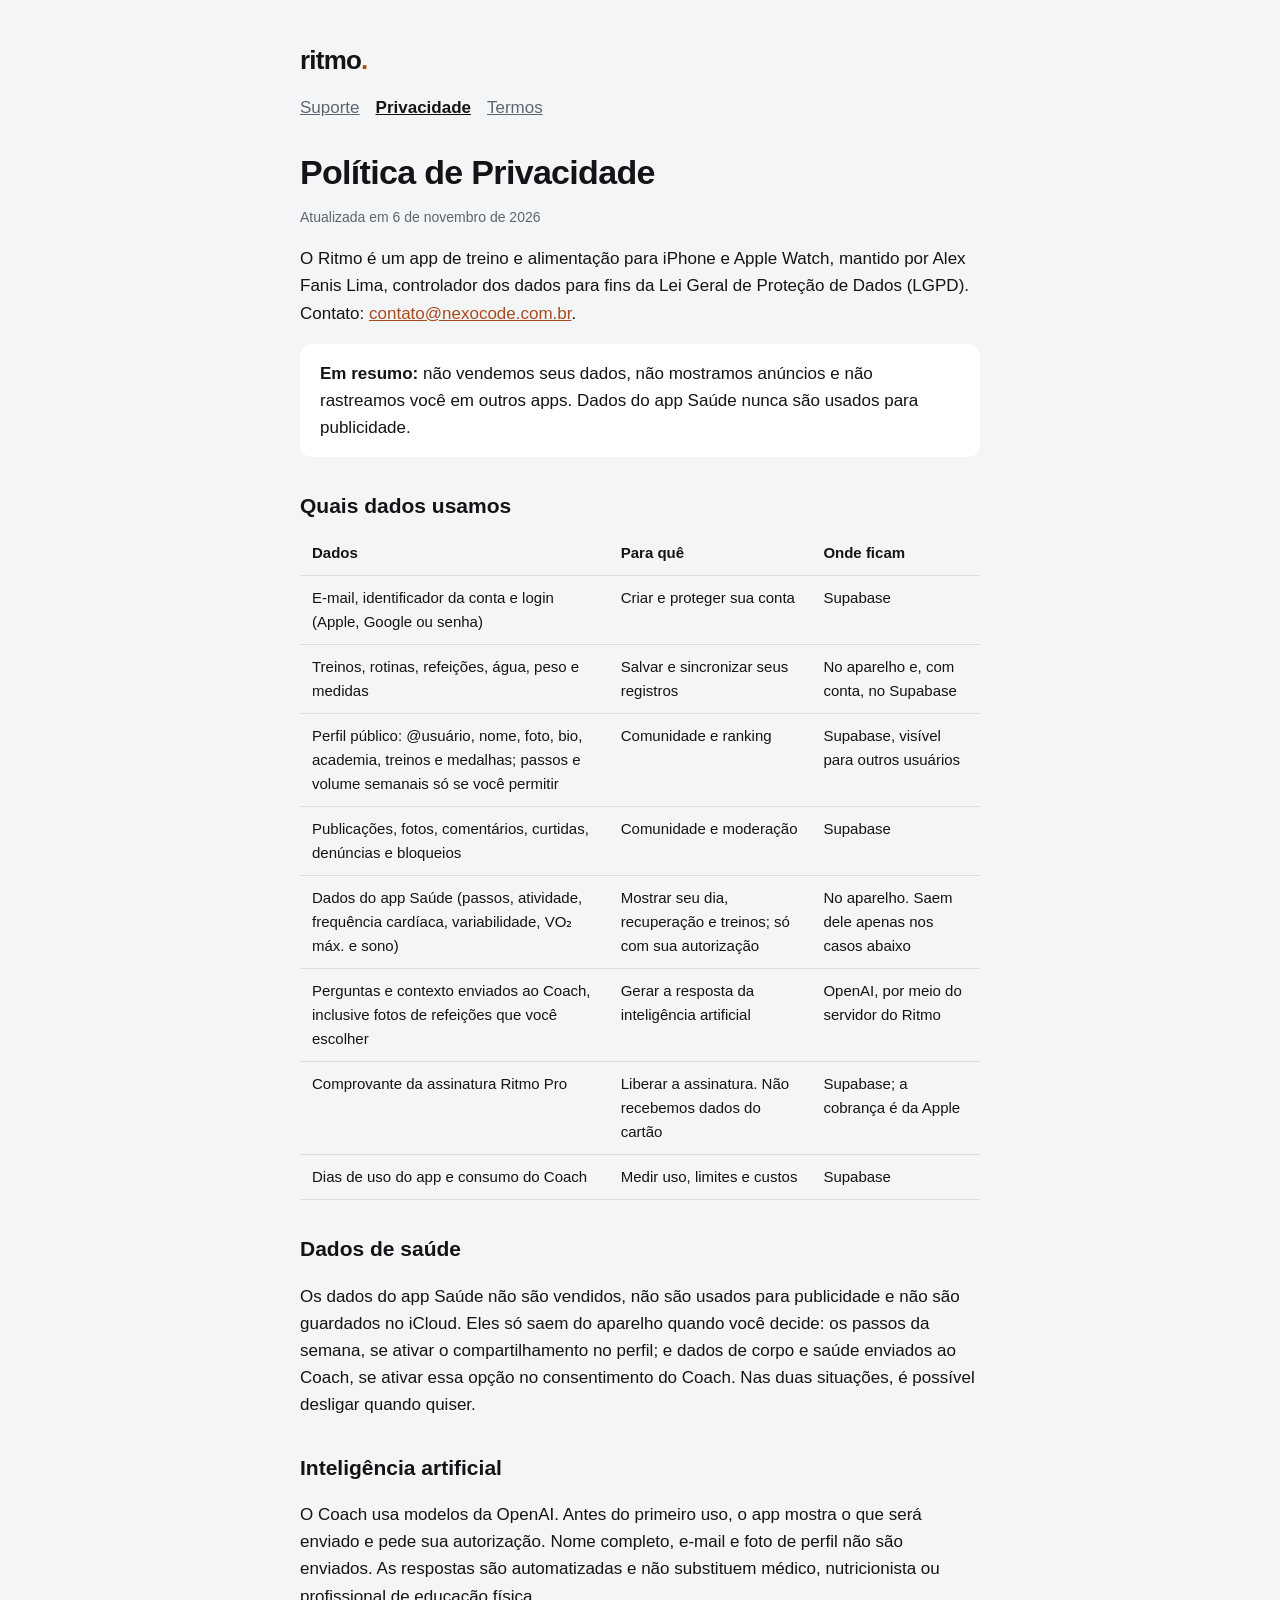
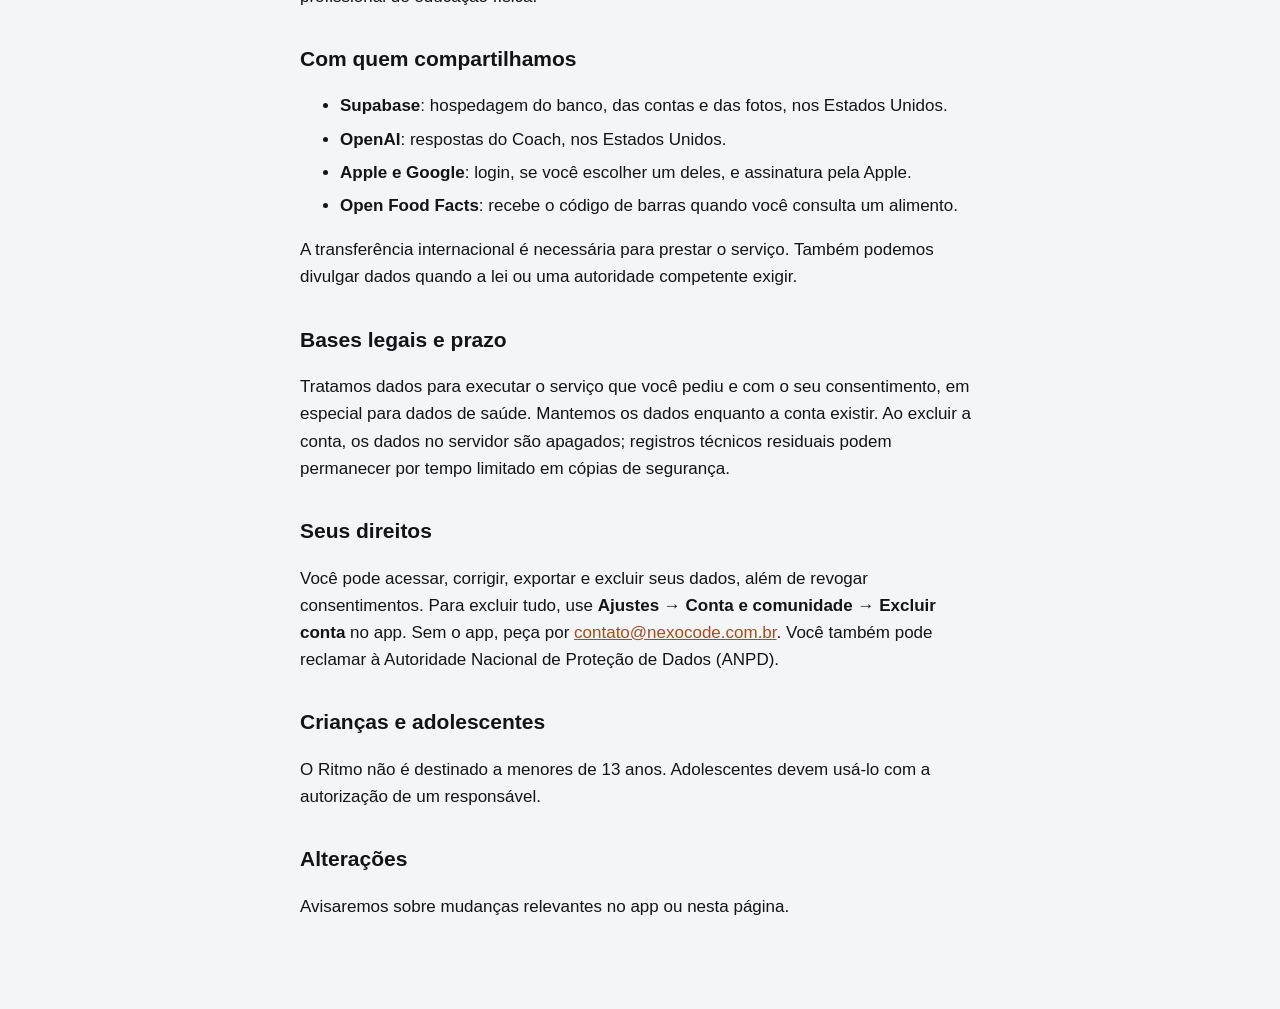
==== privacidade.html @ b7d5594a "Publicar páginas de privacidade, termos e suporte do Ritmo Co-Authored-By: Claude Opus 5.5 <noreply@" ====
<!doctype html><html lang="pt-BR"><head><meta charset="utf-8"><meta name="viewport" content="width=device-width,initial-scale=1"><title>Política de Privacidade · Ritmo</title><link rel="stylesheet" href="styles.css"></head><body><main><a class="brand" href="suporte">ritmo<span>.</span></a><nav><a href="suporte">Suporte</a><a href="privacidade" aria-current=page>Privacidade</a><a href="termos">Termos</a></nav><h1>Política de Privacidade</h1><p class="date">Atualizada em 6 de novembro de 2026</p>
<p>O Ritmo é um app de treino e alimentação para iPhone e Apple Watch, mantido por Alex Fanis Lima, controlador dos dados para fins da Lei Geral de Proteção de Dados (LGPD). Contato: <a href="mailto:contato@nexocode.com.br">contato@nexocode.com.br</a>.</p>
<div class="card"><strong>Em resumo:</strong> não vendemos seus dados, não mostramos anúncios e não rastreamos você em outros apps. Dados do app Saúde nunca são usados para publicidade.</div>
<h2>Quais dados usamos</h2><table><tr><th>Dados</th><th>Para quê</th><th>Onde ficam</th></tr>
<tr><td>E-mail, identificador da conta e login (Apple, Google ou senha)</td><td>Criar e proteger sua conta</td><td>Supabase</td></tr>
<tr><td>Treinos, rotinas, refeições, água, peso e medidas</td><td>Salvar e sincronizar seus registros</td><td>No aparelho e, com conta, no Supabase</td></tr>
<tr><td>Perfil público: @usuário, nome, foto, bio, academia, treinos e medalhas; passos e volume semanais só se você permitir</td><td>Comunidade e ranking</td><td>Supabase, visível para outros usuários</td></tr>
<tr><td>Publicações, fotos, comentários, curtidas, denúncias e bloqueios</td><td>Comunidade e moderação</td><td>Supabase</td></tr>
<tr><td>Dados do app Saúde (passos, atividade, frequência cardíaca, variabilidade, VO₂ máx. e sono)</td><td>Mostrar seu dia, recuperação e treinos; só com sua autorização</td><td>No aparelho. Saem dele apenas nos casos abaixo</td></tr>
<tr><td>Perguntas e contexto enviados ao Coach, inclusive fotos de refeições que você escolher</td><td>Gerar a resposta da inteligência artificial</td><td>OpenAI, por meio do servidor do Ritmo</td></tr>
<tr><td>Comprovante da assinatura Ritmo Pro</td><td>Liberar a assinatura. Não recebemos dados do cartão</td><td>Supabase; a cobrança é da Apple</td></tr>
<tr><td>Dias de uso do app e consumo do Coach</td><td>Medir uso, limites e custos</td><td>Supabase</td></tr></table>
<h2>Dados de saúde</h2><p>Os dados do app Saúde não são vendidos, não são usados para publicidade e não são guardados no iCloud. Eles só saem do aparelho quando você decide: os passos da semana, se ativar o compartilhamento no perfil; e dados de corpo e saúde enviados ao Coach, se ativar essa opção no consentimento do Coach. Nas duas situações, é possível desligar quando quiser.</p>
<h2>Inteligência artificial</h2><p>O Coach usa modelos da OpenAI. Antes do primeiro uso, o app mostra o que será enviado e pede sua autorização. Nome completo, e-mail e foto de perfil não são enviados. As respostas são automatizadas e não substituem médico, nutricionista ou profissional de educação física.</p>
<h2>Com quem compartilhamos</h2><ul><li><strong>Supabase</strong>: hospedagem do banco, das contas e das fotos, nos Estados Unidos.</li><li><strong>OpenAI</strong>: respostas do Coach, nos Estados Unidos.</li><li><strong>Apple e Google</strong>: login, se você escolher um deles, e assinatura pela Apple.</li><li><strong>Open Food Facts</strong>: recebe o código de barras quando você consulta um alimento.</li></ul><p>A transferência internacional é necessária para prestar o serviço. Também podemos divulgar dados quando a lei ou uma autoridade competente exigir.</p>
<h2>Bases legais e prazo</h2><p>Tratamos dados para executar o serviço que você pediu e com o seu consentimento, em especial para dados de saúde. Mantemos os dados enquanto a conta existir. Ao excluir a conta, os dados no servidor são apagados; registros técnicos residuais podem permanecer por tempo limitado em cópias de segurança.</p>
<h2>Seus direitos</h2><p>Você pode acessar, corrigir, exportar e excluir seus dados, além de revogar consentimentos. Para excluir tudo, use <strong>Ajustes → Conta e comunidade → Excluir conta</strong> no app. Sem o app, peça por <a href="mailto:contato@nexocode.com.br">contato@nexocode.com.br</a>. Você também pode reclamar à Autoridade Nacional de Proteção de Dados (ANPD).</p>
<h2>Crianças e adolescentes</h2><p>O Ritmo não é destinado a menores de 13 anos. Adolescentes devem usá-lo com a autorização de um responsável.</p>
<h2>Alterações</h2><p>Avisaremos sobre mudanças relevantes no app ou nesta página.</p></main></body></html>
---- styles.css ----
:root{--bg:#101214;--surface:#1b1f23;--text:#f1f2f3;--muted:#a7afb9;--brand:#ff9466;--line:#343b43;color-scheme:dark light}
@media (prefers-color-scheme:light){:root:not([data-theme="dark"]){--bg:#f4f5f6;--surface:#fff;--text:#121417;--muted:#5d6570;--brand:#a94a1c;--line:#d9dde1}}
*{box-sizing:border-box}html{-webkit-text-size-adjust:100%}
body{margin:0;background:var(--bg);color:var(--text);font:17px/1.6 -apple-system,BlinkMacSystemFont,"Segoe UI",Roboto,sans-serif}
main{max-width:720px;margin:0 auto;padding:40px 20px 72px}
.brand{font-weight:800;font-size:26px;letter-spacing:-.03em;color:var(--text);text-decoration:none}.brand span{color:var(--brand)}
nav{display:flex;flex-wrap:wrap;gap:16px;margin:12px 0 32px}nav a{color:var(--muted)}nav a[aria-current]{color:var(--text);font-weight:600}
h1{font-size:34px;line-height:1.15;margin:0 0 8px;letter-spacing:-.02em}h2{font-size:21px;margin:32px 0 8px}
.date{color:var(--muted);font-size:14px}a{color:var(--brand)}li{margin:6px 0}
table{width:100%;border-collapse:collapse;font-size:15px;display:block;overflow-x:auto}td,th{padding:10px 12px;border-bottom:1px solid var(--line);text-align:left;vertical-align:top}
.card{background:var(--surface);border-radius:12px;padding:16px 20px;margin:16px 0}
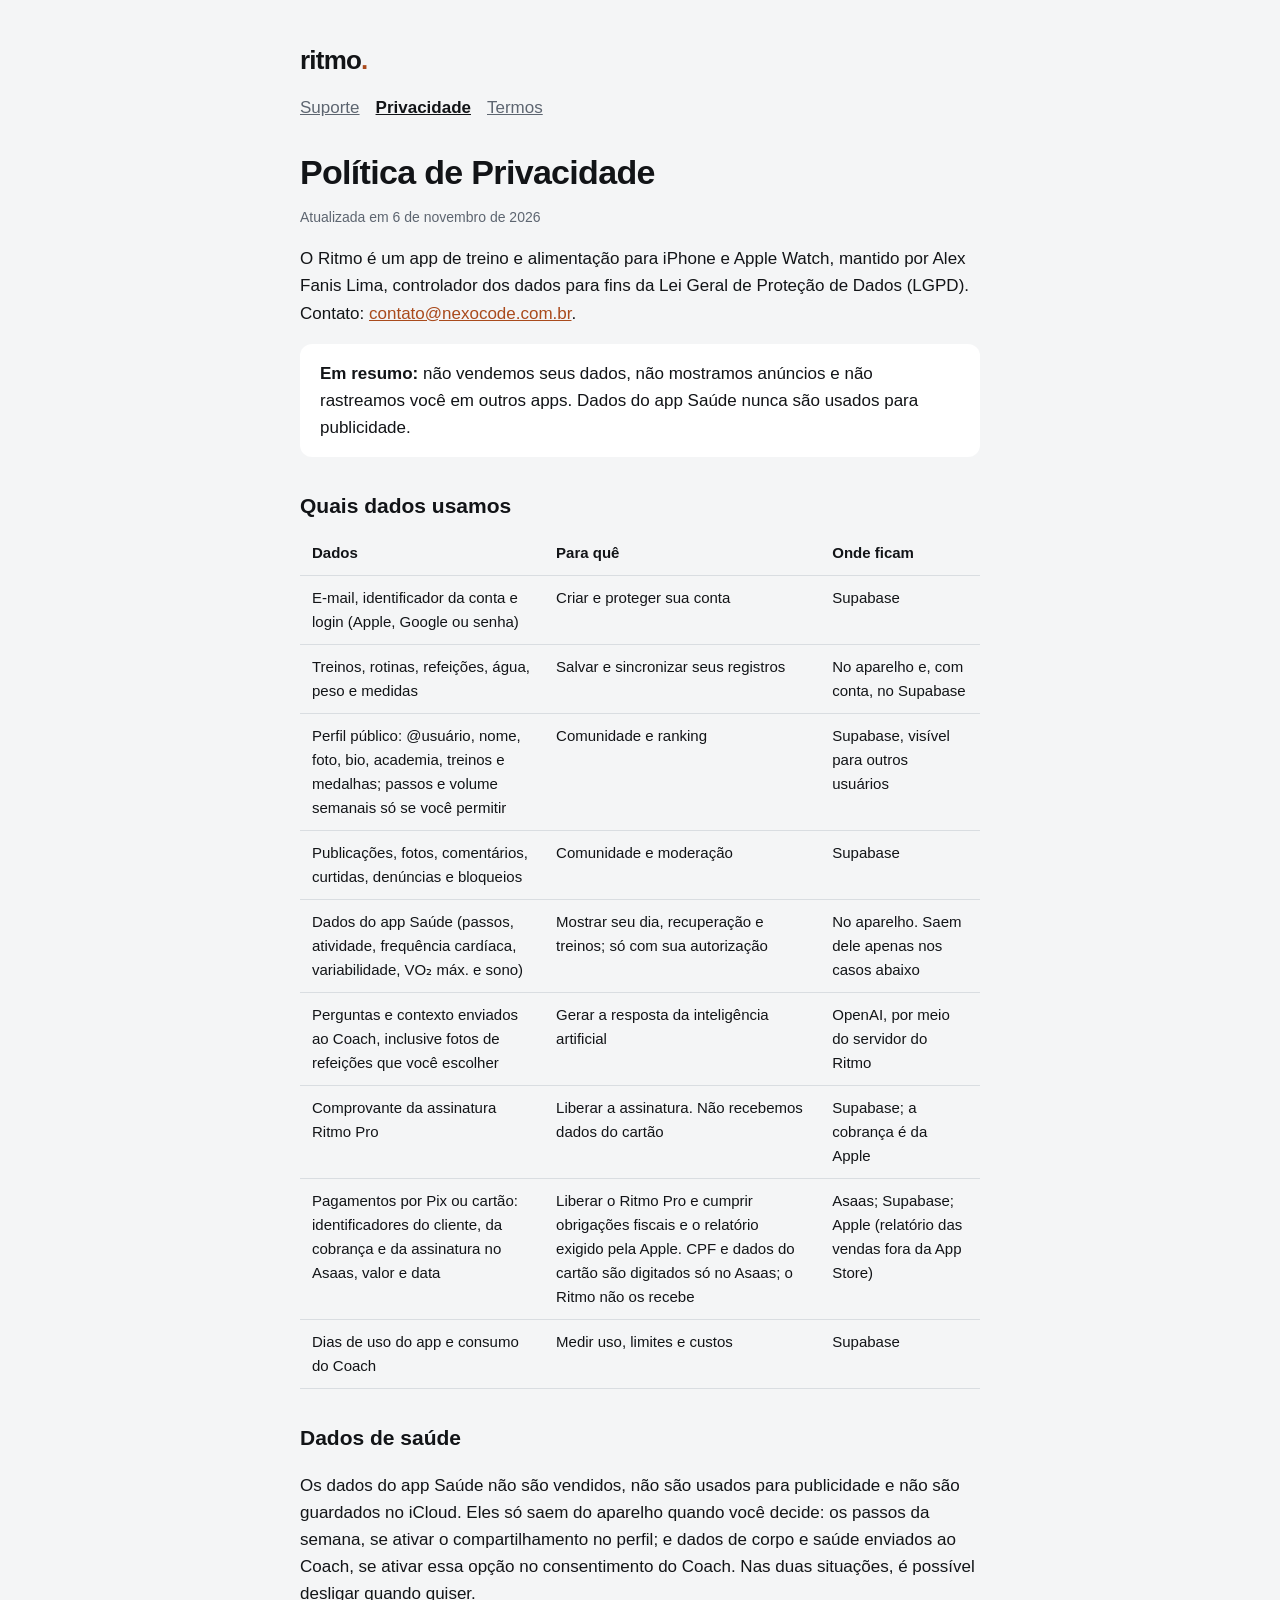
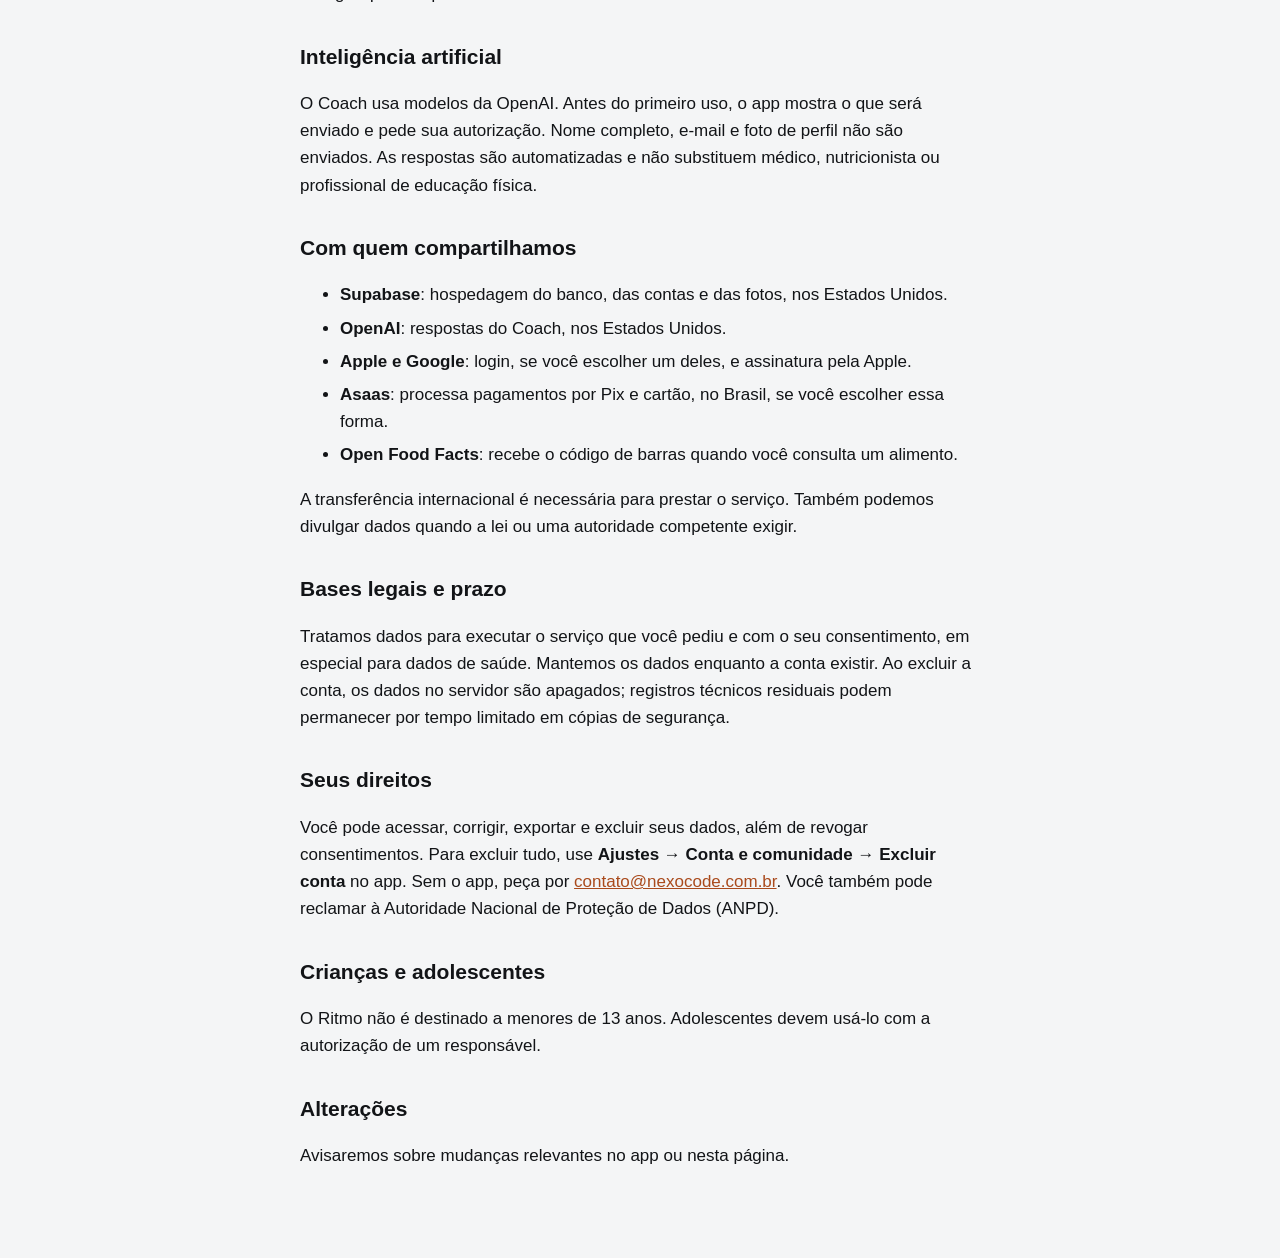
==== commit 66e22340: "Adicionar pagamento por Pix ou cartão (Asaas) aos termos e à privacidade Co-Authored-By: Claude Opus" ====
--- a/privacidade.html
+++ b/privacidade.html
@@ -8,11 +8,11 @@
 <tr><td>Publicações, fotos, comentários, curtidas, denúncias e bloqueios</td><td>Comunidade e moderação</td><td>Supabase</td></tr>
 <tr><td>Dados do app Saúde (passos, atividade, frequência cardíaca, variabilidade, VO₂ máx. e sono)</td><td>Mostrar seu dia, recuperação e treinos; só com sua autorização</td><td>No aparelho. Saem dele apenas nos casos abaixo</td></tr>
 <tr><td>Perguntas e contexto enviados ao Coach, inclusive fotos de refeições que você escolher</td><td>Gerar a resposta da inteligência artificial</td><td>OpenAI, por meio do servidor do Ritmo</td></tr>
-<tr><td>Comprovante da assinatura Ritmo Pro</td><td>Liberar a assinatura. Não recebemos dados do cartão</td><td>Supabase; a cobrança é da Apple</td></tr>
+<tr><td>Comprovante da assinatura Ritmo Pro</td><td>Liberar a assinatura. Não recebemos dados do cartão</td><td>Supabase; a cobrança é da Apple</td></tr><tr><td>Pagamentos por Pix ou cartão: identificadores do cliente, da cobrança e da assinatura no Asaas, valor e data</td><td>Liberar o Ritmo Pro e cumprir obrigações fiscais e o relatório exigido pela Apple. CPF e dados do cartão são digitados só no Asaas; o Ritmo não os recebe</td><td>Asaas; Supabase; Apple (relatório das vendas fora da App Store)</td></tr>
 <tr><td>Dias de uso do app e consumo do Coach</td><td>Medir uso, limites e custos</td><td>Supabase</td></tr></table>
 <h2>Dados de saúde</h2><p>Os dados do app Saúde não são vendidos, não são usados para publicidade e não são guardados no iCloud. Eles só saem do aparelho quando você decide: os passos da semana, se ativar o compartilhamento no perfil; e dados de corpo e saúde enviados ao Coach, se ativar essa opção no consentimento do Coach. Nas duas situações, é possível desligar quando quiser.</p>
 <h2>Inteligência artificial</h2><p>O Coach usa modelos da OpenAI. Antes do primeiro uso, o app mostra o que será enviado e pede sua autorização. Nome completo, e-mail e foto de perfil não são enviados. As respostas são automatizadas e não substituem médico, nutricionista ou profissional de educação física.</p>
-<h2>Com quem compartilhamos</h2><ul><li><strong>Supabase</strong>: hospedagem do banco, das contas e das fotos, nos Estados Unidos.</li><li><strong>OpenAI</strong>: respostas do Coach, nos Estados Unidos.</li><li><strong>Apple e Google</strong>: login, se você escolher um deles, e assinatura pela Apple.</li><li><strong>Open Food Facts</strong>: recebe o código de barras quando você consulta um alimento.</li></ul><p>A transferência internacional é necessária para prestar o serviço. Também podemos divulgar dados quando a lei ou uma autoridade competente exigir.</p>
+<h2>Com quem compartilhamos</h2><ul><li><strong>Supabase</strong>: hospedagem do banco, das contas e das fotos, nos Estados Unidos.</li><li><strong>OpenAI</strong>: respostas do Coach, nos Estados Unidos.</li><li><strong>Apple e Google</strong>: login, se você escolher um deles, e assinatura pela Apple.</li><li><strong>Asaas</strong>: processa pagamentos por Pix e cartão, no Brasil, se você escolher essa forma.</li><li><strong>Open Food Facts</strong>: recebe o código de barras quando você consulta um alimento.</li></ul><p>A transferência internacional é necessária para prestar o serviço. Também podemos divulgar dados quando a lei ou uma autoridade competente exigir.</p>
 <h2>Bases legais e prazo</h2><p>Tratamos dados para executar o serviço que você pediu e com o seu consentimento, em especial para dados de saúde. Mantemos os dados enquanto a conta existir. Ao excluir a conta, os dados no servidor são apagados; registros técnicos residuais podem permanecer por tempo limitado em cópias de segurança.</p>
 <h2>Seus direitos</h2><p>Você pode acessar, corrigir, exportar e excluir seus dados, além de revogar consentimentos. Para excluir tudo, use <strong>Ajustes → Conta e comunidade → Excluir conta</strong> no app. Sem o app, peça por <a href="mailto:contato@nexocode.com.br">contato@nexocode.com.br</a>. Você também pode reclamar à Autoridade Nacional de Proteção de Dados (ANPD).</p>
 <h2>Crianças e adolescentes</h2><p>O Ritmo não é destinado a menores de 13 anos. Adolescentes devem usá-lo com a autorização de um responsável.</p>
